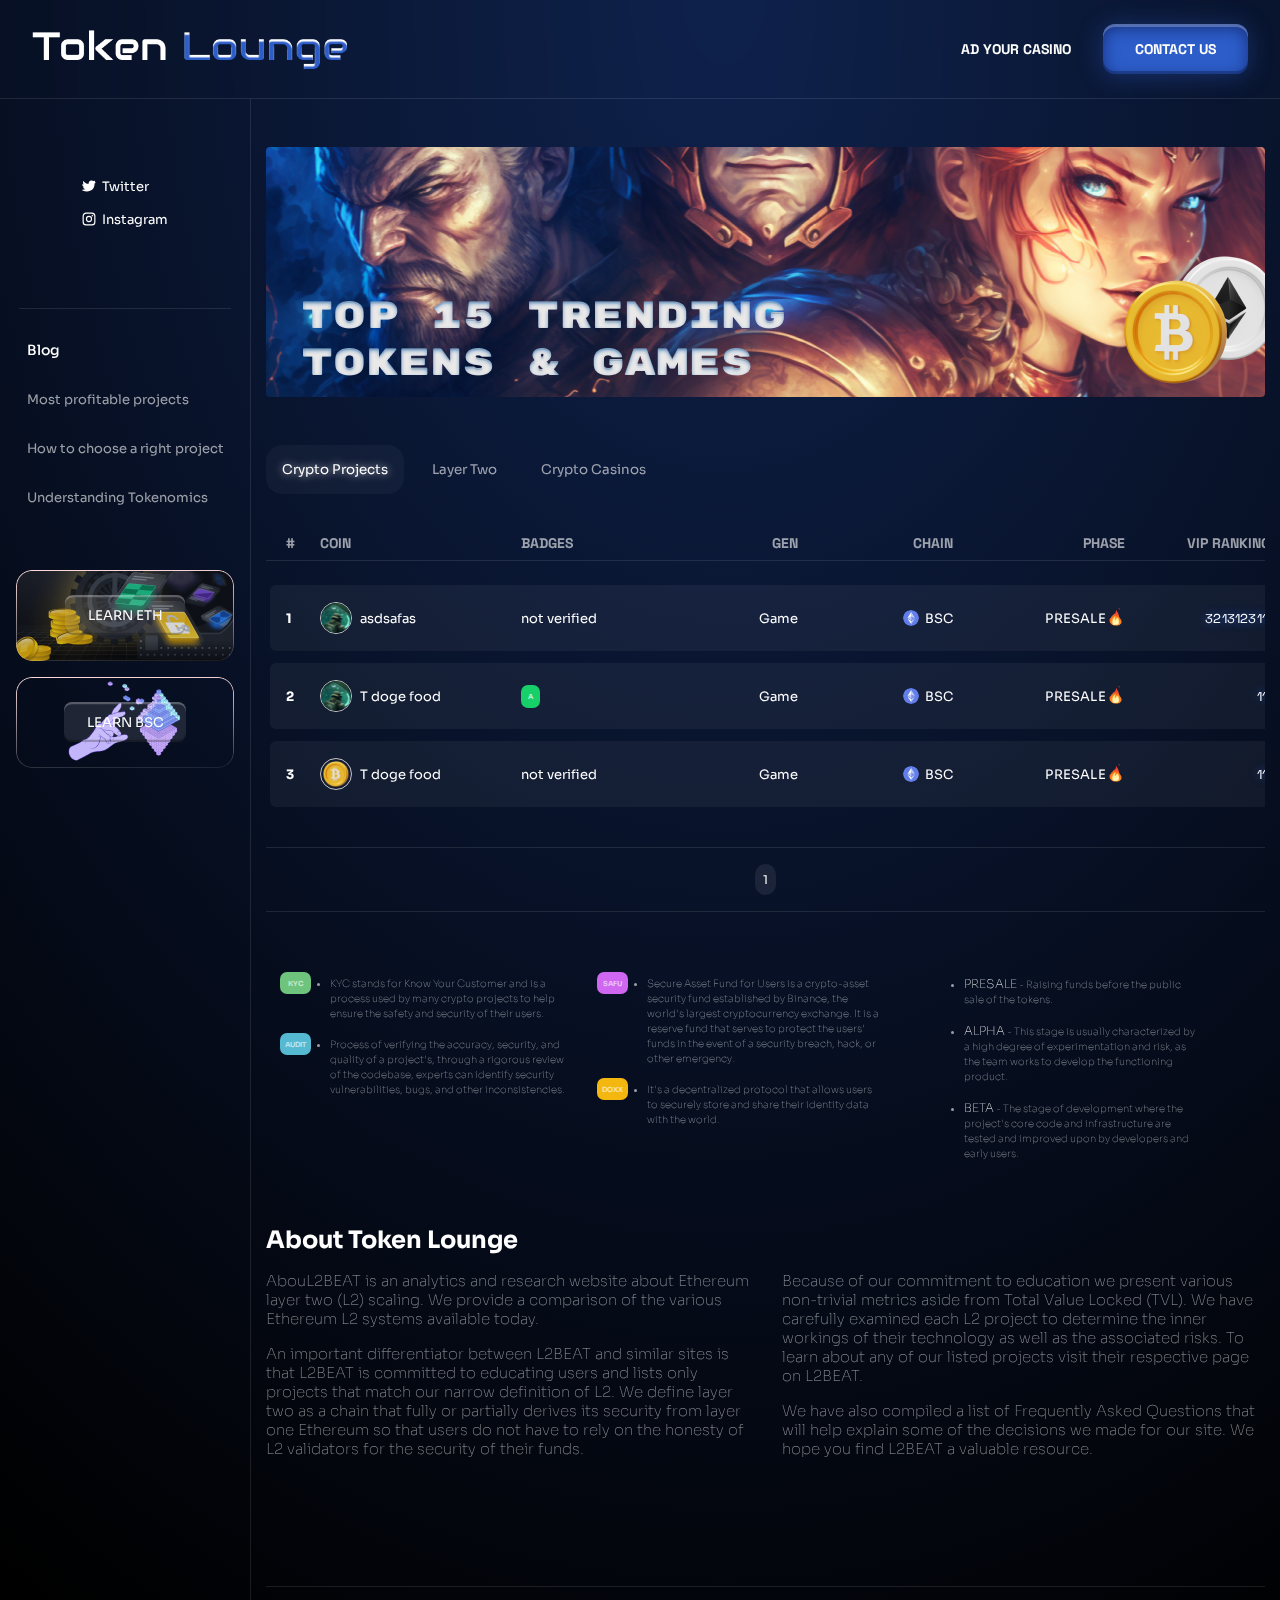
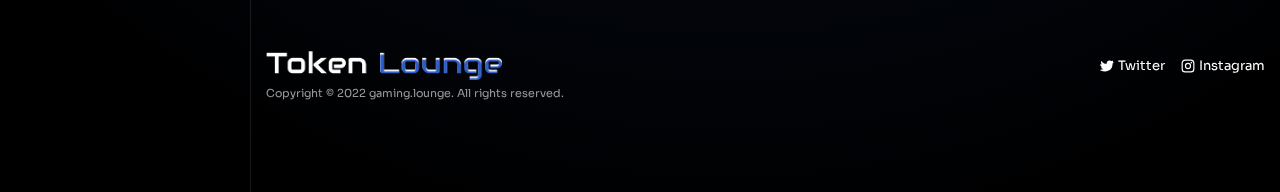
==== index.html @ a5f76bf9 "omg not yet" ====
<!DOCTYPE html>
<html lang="en">
  <head>
    <meta charset="UTF-8" />
    <meta http-equiv="X-UA-Compatible" content="IE=edge" />
    <meta name="viewport" content="width=device-width, initial-scale=1.0" />
    <title>Token Lounge</title>
    <link rel="stylesheet" href="./components/index.css" />
    <link rel="stylesheet" href="./components/header.css" />
    <link rel="stylesheet" href="./components/sideNav.css" />
    <link rel="stylesheet" href="./components/tokens.css" />
    <link rel="stylesheet" href="./components/banner.css" />
    <link rel="stylesheet" href="./components/legend.css" />
    <link rel="stylesheet" href="./components/footer.css" />
    <link rel="stylesheet" href="./components/hamburger.css" />
    <link rel="stylesheet" href="./components/blog.css" />
    <script defer type="module" src="./components/tokens.js"></script>
    <script defer type="module" src="./components/index.js"></script>
  </head>
  <body class="">
    <header class="header">
      <div class="header__logo" id="logo">
        <img src="./images/Token Lounge(1).png" />
      </div>
      <div class="header__buttons">
        <button>AD YOUR CASINO</button>
        <button class="highlight">CONTACT US</button>
        <div class="hamburger" id="hamburger__menu">
          <span></span>
          <span></span>
          <span></span>
        </div>
      </div>
    </header>
    <div class="nav_main_divider">
      <nav class="sideNav hidden">
        <div class="sideNav__buttons">
          <button>AD YOUR CASINO</button>
          <button class="highlight">CONTACT US</button>
        </div>
        <div class="sideNav__socials">
          <ul>
            <li>
              <a href="https://twitter.com/token_lounge" target="_blank"
                ><img src="./images/twitter.svg" /> Twitter</a
              >
            </li>
            <a href="https://www.instagram.com/token_lounge/" target="_blank"
              ><li><img src="./images/insta.svg" /> Instagram</li></a
            >
          </ul>
        </div>
        <div class="sideNav__blog">
          <h1>Blog</h1>
          <ul>
            <li>Most profitable projects</li>
            <li>How to choose a right project</li>
            <li>Understanding Tokenomics</li>
            <!-- 
              <li>Best projects in 2022</li>
            <li>About pump and dump</li>
            <li>Smart Investor</li>-->
          </ul>
        </div>
        <div class="sideNav__learn">
          <ul>
            <li>
              <a
                href="https://ethereum.org/en/learn/?fbclid=IwAR1BMTFTYsAO_3Es6NAq_2UUzH3Yn2TneMjv9TN5IDxdP6b-LLRQgZPojMA"
                target="_blank"
                ><button>LEARN ETH</button>
              </a>
            </li>
            <li>
              <a href="https://www.bnbchain.org/en/blog/" target="_blank"
                ><button>LEARN BSC</button></a
              >
            </li>
          </ul>
        </div>
      </nav>
      <main></main>
      <template id="page0">
        <section class="banner">
          <div class="banner__text"></div>
          <div class="banner__token"></div>
          <div class="banner__token"></div>
        </section>
        <section class="tokensNav">
          <button>Crypto Projects</button>
          <button>Layer Two</button>
          <button>Crypto Casinos</button>
        </section>
        <section class="tokens">
          <div class="tokens__wrap">
            <div class="tokens__labels">
              <div>#</div>
              <div>COIN</div>
              <div>BADGES</div>
              <div>GEN</div>
              <div>CHAIN</div>
              <div>PHASE</div>
              <div>
                <x class="tokens__vip"
                  >VIP RANKING <span>&#9432;</span>
                  <p class="tokens__vip--info">
                    <strong>vip ranking</strong> is designed to recognize
                    projects that have a track record of success in the space,
                    and are committed to helping the crypto community grow and
                    thrive. It takes into account factors such as the project's
                    team members, marketing presence, technology, and potential
                    impact on the ecosystem. The higher the CryptoVIP score, the
                    more likely the project is to succeed.
                  </p></x
                >
              </div>
              <div></div>
            </div>
            <ul class="tokens__list">
              <li>
                <div>0</div>
                <div><img src="./images/soldier 1.png" />T doge food</div>
                <div>
                  <div class="badge">KYC</div>
                  <div class="badge">AUDIT</div>
                  <div class="badge">SAFU</div>
                  <div class="badge">DOXX</div>
                </div>
                <div>Game</div>
                <div><img src="./images/btc.png" />BSC</div>
                <div>PRESALE<img src="./images/gif.gif" /></div>
                <div>0</div>
                <div><button>WEBSITE</button></div>
              </li>
            </ul>
          </div>
          <div class="tokens__slider">
            <ul></ul>
          </div>
        </section>
        <section class="legend">
          <ul class="legend__column">
            <li>
              <div class="badge KYC">KYC</div>
              KYC stands for Know Your Customer and is a process used by many
              crypto projects to help ensure the safety and security of their
              users.
            </li>
            <li>
              <div class="badge AUDIT">AUDIT</div>
              Process of verifying the accuracy, security, and quality of a
              project's, through a rigorous review of the codebase, experts can
              identify security vulnerabilities, bugs, and other
              inconsistencies.
            </li>
          </ul>

          <ul class="legend__column">
            <li>
              <div class="badge SAFU">SAFU</div>
              Secure Asset Fund for Users is a crypto-asset security fund
              established by Binance, the world's largest cryptocurrency
              exchange. It is a reserve fund that serves to protect the users'
              funds in the event of a security breach, hack, or other emergency.
            </li>
            <li>
              <div class="badge DOXX">DOXX</div>
              It's a decentralized protocol that allows users to securely store
              and share their identity data with the world.
            </li>
          </ul>
          <ul class="legend__column">
            <li>
              <span>PRESALE</span> - Raising funds before the public sale of the
              tokens.
            </li>
            <li>
              <span>ALPHA</span> - This stage is usually characterized by a high
              degree of experimentation and risk, as the team works to develop
              the functioning product.
            </li>
            <li>
              <span>BETA</span> - The stage of development where the project's
              core code and infrastructure are tested and improved upon by
              developers and early users.
            </li>
          </ul>
        </section>

        <section class="about">
          <h1>About Token Lounge</h1>
          <div class="about__table">
            <div class="about__column">
              <p>
                AbouL2BEAT is an analytics and research website about Ethereum
                layer two (L2) scaling. We provide a comparison of the various
                Ethereum L2 systems available today.
              </p>
              <p>
                An important differentiator between L2BEAT and similar sites is
                that L2BEAT is committed to educating users and lists only
                projects that match our narrow definition of L2. We define layer
                two as a chain that fully or partially derives its security from
                layer one Ethereum so that users do not have to rely on the
                honesty of L2 validators for the security of their funds.
              </p>
            </div>
            <div class="about__column">
              <p>
                Because of our commitment to education we present various
                non-trivial metrics aside from Total Value Locked (TVL). We have
                carefully examined each L2 project to determine the inner
                workings of their technology as well as the associated risks. To
                learn about any of our listed projects visit their respective
                page on L2BEAT.
              </p>

              <p>
                We have also compiled a list of Frequently Asked Questions that
                will help explain some of the decisions we made for our site. We
                hope you find L2BEAT a valuable resource.
              </p>
            </div>
          </div>
        </section>
        <footer>
          <div class="footer__logo">
            <img src="./images/Token Lounge(1).png" />
          </div>
          <ul>
            <a href="https://twitter.com/token_lounge" target="_blank"
              ><li><img src="./images/twitter.svg" /> Twitter</li></a
            >
            <a href="https://www.bnbchain.org/en/blog/" target="_blank"
              ><li><img src="././images/insta.svg" /> Instagram</li></a
            >
          </ul>
        </footer>
      </template>
      <template id="page1">
        <section class="banner__blog">
          <div class="banner__blog__bitcoin"></div>
          <div class="banner__blog__text"></div>
        </section>
        <section class="blog">
          <div class="blog__desc">
            Tokenomics, or token economics, are the economics of tokens in the
            crypto world. It refers to the study of the economic impact of token
            issuance and distribution within a given crypto project. Tokenomics
            is a key component of a crypto project's overall success, as it can
            have a significant impact on the network's security, scalability,
            and sustainability. This blog will provide an overview of tokenomics
            in crypto projects, including why tokenomics are important, what
            factors come into play, and what trends to look for when researching
            and investing in crypto projects.
          </div>
          <h1 class="blog__title">Tokenomics in Crypto Projects</h1>
          <ul class="blog__content">
            <li>
              <h1>What is Tokenomics?</h1>
              <p>
                Tokenomics is the study of how tokens are used in a crypto
                project and how they affect the economics of the project. It
                includes the study of a crypto project's token supply, token
                distribution, token incentives, token holders, and other
                economic factors. Tokenomics is an essential component of any
                crypto project, as it helps to determine the project's overall
                success and potential.
              </p>
            </li>
            <li>
              <h1>Why is Tokenomics Important?</h1>
              <p>
                Tokenomics is important because it helps to ensure the long-term
                sustainability of a crypto project. It helps to ensure that a
                project has enough tokens in circulation to support its network
                and that the tokens are distributed in a way that is beneficial
                for the project's growth and development. Tokenomics also helps
                to ensure that the project is secure and that token holders have
                an incentive to hold and use the tokens.
              </p>
            </li>
            <li>
              <h1>What Factors Come Into Play?</h1>
              <p>
                When it comes to tokenomics, there are several factors that come
                into play. These include the project's token supply, token
                distribution, token incentives, token holders, and other
                economic factors.
              </p>
              <p>
                The project's token supply is important because it affects the
                total number of tokens that are available for circulation. The
                token distribution is important because it affects how the
                tokens are distributed among holders and how much of the token
                supply is held by the project team. Token incentives are
                important because they help to encourage users to hold and use
                the tokens. Finally, token holders are important because they
                help to ensure a stable token supply and a secure network
              </p>
            </li>
            <li>
              <h1>Trends to Look For</h1>
              <p>
                When researching and investing in crypto projects, there are
                several trends to look for. First, look for projects that have a
                well-thought-out tokenomics plan. This plan should include a
                detailed explanation of the project's token supply, token
                distribution, token incentives, token holders, and other
                economic factors. Second, look for projects that have a secure
                and reliable token supply. Third, look for projects that have an
                active and engaged token holder community. Finally, look for
                projects that have a good track record of successful token
                launches and token incentives.
              </p>
            </li>
            <li>
              <h1>Conclusion</h1>
              <p>
                Tokenomics is an important component of any crypto project's
                success. It helps to ensure the project's long-term
                sustainability and helps to ensure that the project has enough
                tokens in circulation to support its network. When researching
                and investing in crypto projects, it is important to look for
                projects that have a well-thought-out tokenomics plan, a secure
                and reliable token supply, an active and engaged token holder
                community, and a good track record of successful token launches
                and token incentives.
              </p>
            </li>
          </ul>
        </section>
        <footer>
          <div class="footer__logo">
            <img src="./images/Token Lounge(1).png" />
          </div>
          <ul>
            <a href="https://twitter.com/token_lounge" target="_blank"
              ><li><img src="./images/twitter.svg" /> Twitter</li></a
            >
            <a href="https://www.bnbchain.org/en/blog/" target="_blank"
              ><li><img src="././images/insta.svg" /> Instagram</li></a
            >
          </ul>
        </footer>
      </template>
      <template id="page2">
        <section class="banner__blog">
          <div class="banner__blog__bitcoin"></div>
          <div class="banner__blog__text"></div>
        </section>
        <section class="blog">
          <div class="blog__desc">
            As the cryptocurrency market continues to grow, more investors are
            looking to take advantage of the opportunities it offers. Deciding
            which project to invest in can be an overwhelming task, especially
            if you are new to the world of crypto. Whether you're an experienced
            investor or a novice, it's important to have a process for selecting
            the right project to invest in.
          </div>
          <h1 class="blog__title">How to Choose The Project to Invest In?</h1>

          <ol>
            <h2>
              Here are some tips to help you choose the best crypto project to
              invest in.
            </h2>
            <li>
              Research the project and the team behind it: Before investing in
              any project, it's important to do your due diligence. Make sure
              you understand the project and the team behind it. Research the
              team's experience and background and read up on the project's
              roadmap and technology. It's also important to understand the
              project's token economics and how it will benefit from the
              project's success. Diversify your investments: Don't put all your
              eggs in one basket.
            </li>

            <li>
              Look at the project's track record: Look at the project's past
              successes and failures. Has the project been able to achieve its
              goals in the past? Have the project's developers been able to
              deliver on their promises? If the project has a long track record
              of success, then it's likely a good project to invest in.
            </li>
            <li>
              Analyze the project's potential: Once you've done your research,
              take a look at the project's potential. What makes this project
              different and why should you invest in it? What's the project's
              competitive advantage over other projects? Is it a valid use case
              for the technology?
            </li>
            <li>
              Monitor the project's progress: Once you've decided to invest in a
              project, it's important to monitor its progress. Look for any
              updates on the project's development, such as new features,
              partnerships, or any other news. This will help you stay informed
              on the progress of the project and make sure you're making a sound
              investment.
            </li>
            <li>
              Diversifying your investments is an important part of investing in
              crypto projects. Spread your investments across multiple projects
              to reduce the risk of any one project failing.
            </li>
            <p>
              Choosing the right project to invest in can be a daunting task.
              But by following these tips, you can make an informed decision and
              increase your chances of success. At Crypto Listing, we provide a
              comprehensive list of the latest crypto projects, games, and
              tokens, so you can easily find the project that's right for you.
              With our in-depth analysis and research, you can rest assured that
              you'll make the right investment decision.
            </p>
          </ol>
        </section>
        <footer>
          <div class="footer__logo">
            <img src="./images/Token Lounge(1).png" />
          </div>
          <ul>
            <a href="https://twitter.com/token_lounge" target="_blank"
              ><li><img src="./images/twitter.svg" /> Twitter</li></a
            >
            <a href="https://www.bnbchain.org/en/blog/" target="_blank"
              ><li><img src="././images/insta.svg" /> Instagram</li></a
            >
          </ul>
        </footer>
      </template>
      <template id="page3">
        <section class="banner__blog">
          <div class="banner__blog__bitcoin"></div>
          <div class="banner__blog__text"></div>
        </section>
        <section class="blog">
          <div class="blog__desc">
            Cryptocurrency tokens are digital assets that can be used as a store
            of value, medium of exchange, and unit of account. They are created
            on the blockchain and are used to represent a variety of different
            assets, including tokens for games, collectibles, and other digital
            assets.
          </div>
          <h1 class="blog__title">
            Understanding the Different Cryptocurrency Token Markets
          </h1>
          <p>
            The cryptocurrency token market is constantly evolving, with new
            projects launching every day. With the increasing popularity of
            cryptocurrency, understanding the different types of tokens and the
            markets they represent can be an overwhelming task. In this blog,
            we’ll explore the different types of cryptocurrency token markets,
            the advantages and disadvantages of each, and the best ways to
            invest in them.
          </p>
          <p>
            Security Tokens Security tokens are cryptocurrency tokens that
            represent a share in a company, project, or asset. They offer
            investors the ability to invest in a variety of traditional and
            alternative assets, such as stocks, real estate, and art.
          </p>
          <ul class="blog__indent">
            <li>
              <span>Security Tokens</span> - Security tokens are cryptocurrency
              tokens that represent a share in a company, project, or asset.
              They offer investors the ability to invest in a variety of
              traditional and alternative assets, such as stocks, real estate,
              and art.
            </li>
            <li>
              <span>Utility Tokens</span> - Utility tokens are cryptocurrency
              tokens that offer access to a product or service. They can be used
              to pay for goods and services, receive discounts, or gain access
              to exclusive features. Utility tokens are typically used in the
              context of a specific application or platform, such as a gaming
              platform or marketplace.
            </li>
          </ul>
          <p>
            Unlike security tokens, utility tokens are not subject to the same
            regulatory oversight and are not designed to provide investors with
            a return on investment.
          </p>
          <ul class="blog__indent">
            <li>
              <span>Asset-Backed Tokens Asset</span> - backed tokens are
              cryptocurrency tokens that are backed by a physical asset, such as
              gold or real estate. These tokens can be used to represent the
              ownership of a particular asset, allowing investors to trade and
              invest in an asset without having to physically own it.
            </li>
            <li>
              <span>Stablecoins</span> - stablecoins are cryptocurrency tokens
              designed to maintain a stable price. They are typically backed by
              a reserve asset, such as gold or a fiat currency, and are designed
              to minimize volatility and provide investors with a safe haven
              from the volatility of the cryptocurrency markets.
            </li>
          </ul>
          <p>
            Stablecoins are a popular investment option, as they provide
            investors with a way to preserve their capital while still
            participating in the cryptocurrency markets.
          </p>
        </section>
        <section class="blog__conclusion">
          <h1>Conclusion</h1>
          <p>
            Cryptocurrency token markets are a rapidly evolving asset class,
            with new projects launching every day. Understanding the different
            types of tokens and their associated markets is essential for
            investors looking to invest in the cryptocurrency space.
          </p>
          <p>
            Security tokens, utility tokens, asset-backed tokens, and
            stablecoins are the four most common types of cryptocurrency tokens.
            Each type of token offers its own advantages and disadvantages, and
            it’s important for investors to understand the associated risks
            before investing.
          </p>
          <p>
            By familiarizing yourself with the different token markets, you can
            make informed decisions about which tokens to invest in and which
            ones to avoid. With the right strategy, investing in cryptocurrency
            tokens can be a profitable venture.
          </p>
        </section>
        <footer>
          <div class="footer__logo">
            <img src="./images/Token Lounge(1).png" />
          </div>
          <ul>
            <a href="https://twitter.com/token_lounge" target="_blank"
              ><li><img src="./images/twitter.svg" /> Twitter</li></a
            >
            <a href="https://www.bnbchain.org/en/blog/" target="_blank"
              ><li><img src="././images/insta.svg" /> Instagram</li></a
            >
          </ul>
        </footer>
      </template>
    </div>
  </body>
</html>
---- components/index.css ----
@import url("https://fonts.googleapis.com/css2?family=Sora:wght@200;400;500;600&display=swap");
*,
::after,
::before {
  margin: 0;
  padding: 0;
  box-sizing: border-box;
  font-family: "Sora", sans-serif;
  color: inherit;
}
button {
  background: none;
  border: none;
  cursor: pointer;
}
:root {
  --white: #ffffff;
  --blue: #2c5dc9;
  --text-white: rgba(255, 255, 255, 0.6);
  --desktop-grid2: 2rem 12rem 1fr 0.6fr repeat(2, 1fr) 1.5fr 5rem;
  --desktop-grid: 34px 201px 177px 100px 155px 172px 160px 1fr;
  --mobile-grid: 34px 150px 177px 70px 110px 140px 160px 1fr;
}
body {
  background: radial-gradient(
    103.96% 103.96% at 56.56% 0%,
    #0f224d 0%,
    #000000 100%
  );
  color: var(--white);
  min-height: 100vh;
}
main {
  display: flex;
  flex-direction: column;
  gap: 1rem;
  padding-bottom: 1rem;
  padding-left: 15px;
  padding-right: 15px;
  padding-top: 3rem;
  padding-bottom: 3rem;
  max-width: 1186px;
  margin: auto;
}
.not__visible {
  display: none;
}
.nav_main_divider {
  display: block;
  margin-left: 250px;
  border-left: 1px solid rgba(255, 255, 255, 0.1);
}
.disable__scrolling {
  height: 100%;
  overflow: hidden;
}
@media only screen and (min-width: 900px) and (max-width: 1200px) {
}
@media only screen and (max-width: 900px) {
  .nav_main_divider {
    margin-left: 0px;
  }
}
---- components/header.css ----
@import url("https://fonts.googleapis.com/css2?family=Audiowide&display=swap");
@import url("https://fonts.googleapis.com/css2?family=Space+Grotesk:wght@400;700&display=swap");
.header {
  padding: 1.5rem 2rem;
  display: flex;
  justify-content: space-between;
  align-items: center;
  border-bottom: 1px solid rgba(255, 255, 255, 0.1);
  backdrop-filter: blur(50px);
  white-space: nowrap;
}
.header__logo {
  cursor: pointer;
  display: flex;
  justify-content: center;
  align-items: center;
}
.header__logo img {
  height: 39px;
  width: 315px;
  object-fit: cover;
  object-position: center;
}
.header__logo span {
  font-size: 2rem;
  font-family: "Audiowide", cursive;
  color: var(--blue);
}
.header__buttons {
  display: flex;
}
.header__buttons button {
  padding: 1rem 2rem;
  font-family: "Space Grotesk", sans-serif;
  font-weight: bold;
  font-size: 14px;
  transition: all 200ms;
}
.header__buttons button:first-child:hover {
  text-shadow: 0px 0px 4px rgba(255, 255, 255, 0.8);
}
.highlight:hover {
  filter: drop-shadow(0px 0px 2px rgba(255, 255, 255, 0.8));
}
.highlight {
  background: #2c5dc9;
  box-shadow: 0px 2px 1.5rem rgba(44, 93, 201, 0.4),
    inset 0px 3px 0px rgba(255, 255, 255, 0.25),
    inset 0px 4px 16px rgba(1, 0, 45, 0.5),
    inset 0px -3px 0px rgba(0, 0, 0, 0.25);
  border-radius: 0.75rem;
}
.dropdown {
  display: none;
}
@media only screen and (max-width: 900px) {
  .header__buttons > button {
    display: none;
  }
  .dropdown {
    display: block;
  }
} ;
---- components/sideNav.css ----
.sideNav {
  position: absolute;
  top: 97.67px;
  left: 0;
  display: flex;
  flex-direction: column;
  align-items: center;
  height: 100%;
  min-width: 250px;
  font-size: 13px;
}
.sideNav__buttons {
  gap: 1rem;
  padding: 3rem 0rem;
  border-bottom: 1px solid rgba(255, 255, 255, 0.1);
  width: 85%;
  display: none;
}
.sideNav__buttons button {
  padding: 1rem 2rem;
}
.sideNav__socials {
  display: flex;

  justify-content: center;
  padding: 5rem 0rem;
  width: 85%;
  border-bottom: 1px solid rgba(255, 255, 255, 0.1);
}
.sideNav__socials > ul {
  display: flex;
  flex-direction: column;
  gap: 1rem;
}
.sideNav__socials a {
  text-decoration: none;
  gap: 6px;
  display: flex;
  align-items: center;
}
.sideNav__socials li {
  display: flex;
  align-items: center;
  cursor: pointer;
  gap: 6px;
}
.sideNav__blog {
  display: flex;
  flex-direction: column;
  gap: 2rem;
  justify-content: center;
  align-items: center;
  padding: 1rem;
  margin-top: 1rem;
  margin-bottom: 1rem;
  border-radius: 0.75rem;
  transition: 200ms all;
}

.sideNav__blog > h1 {
  font-style: normal;
  font-weight: 500;
  font-size: 14px;
  line-height: 18px;
  align-self: flex-start;
}
.sideNav__blog > ul {
  display: flex;
  flex-direction: column;
  list-style: none;
  gap: 2rem;
  color: var(--text-white);
}
.sideNav__blog > ul > li {
  transition: 200ms all;
}
.sideNav__blog > ul > li:hover {
  color: #ffffff;
  text-shadow: 0px 0px 8px rgba(255, 255, 255, 0.8);
  cursor: pointer;
}
.sideNav__learn {
  padding: 2rem 0rem;
}
.sideNav__learn ul {
  display: flex;
  flex-direction: column;
  justify-content: center;
  align-items: center;
  gap: 1rem;
  list-style: none;
}
.sideNav__learn li {
  width: 218px;
  height: 91px;
  border-radius: 16px;
  display: flex;
  justify-content: center;
  align-items: center;
}
.sideNav__learn li a {
  text-decoration: none;
}
.sideNav__learn li button {
  border-radius: 8px;
  background: rgba(255, 255, 255, 0.1);
  box-shadow: inset 0px 2.13529px 0px rgba(255, 255, 255, 0.25),
    inset 0px -2.13529px 0px rgba(0, 0, 0, 0.25);
  padding: 11.3882px 22.7765px;
  transition: all 200ms;
}
.sideNav__learn li button:hover {
  opacity: 0.9;
}
.sideNav__learn li:first-child {
  background: url("../images/bsc_obrazek.png");
}
.sideNav__learn li:last-child {
  background: url("../images/Eth_obrazek.png");
}
.hidden {
  transform: translateX(0);
}
@media only screen and (max-width: 900px) {
  .sideNav {
    position: fixed;
    top: 90px;
    background: radial-gradient(
      103.96% 103.96% at 56.56% 0%,
      #0f224d 0%,
      #000000 100%
    );
    height: calc(100vh - 90px);
    width: 100%;
    z-index: 1000;
  }
  .sideNav__learn {
    display: none;
  }
  .sideNav__socials {
    display: none;
  }
  .sideNav__buttons {
    display: flex;
    flex-direction: column;
    justify-content: center;
    align-items: center;
  }
  .hidden {
    transform: translateX(-100%);
  }
}
---- components/tokens.css ----
@import url("https://fonts.googleapis.com/css2?family=Rubik+Mono+One&display=swap");
@import url("https://fonts.googleapis.com/css2?family=Space+Grotesk:wght@400;700&display=swap");
.tokens {
  display: flex;
  flex-direction: column;
  gap: 2rem;
  white-space: nowrap;
}
.tokensNav {
  padding: 1rem 0rem;
  display: flex;
  gap: 0.75rem;
  top: 0;
}
.tokensNav button {
  padding: 1rem;
  border-radius: 1rem;
  color: var(--text-white);
  transition: 200ms all;
  cursor: auto;
}
.tokensNav button:nth-child(1) {
  color: #ffffff;
  text-shadow: 0px 0px 0.5rem rgba(255, 255, 255, 0.8);
  background: rgba(255, 255, 255, 0.04);
}
.tokensNav button:nth-child(2),
.tokensNav button:nth-child(3) {
  position: relative;
}
.tokensNav button:nth-child(2)::after,
.tokensNav button:nth-child(3)::after {
  content: "Coming Soon";
  position: absolute;
  font-size: 0.5rem;
  background: rgba(255, 255, 255, 0.08);
  color: var(--text-white);
  padding: 1em;
  border-radius: 1em;
  top: -1.5rem;
  left: 0;
  right: 0;
  margin-left: auto;
  margin-right: auto;
  width: min-content;
  white-space: nowrap;
  opacity: 0;
  transition: all 200ms;
}
.tokensNav button:nth-child(2):hover::after,
.tokensNav button:nth-child(3):hover::after {
  opacity: 1;
}
.tokens__wrap {
  display: block;
  overflow-x: auto;
  overflow-y: hidden;
}
.tokens__labels {
  display: grid;
  grid-template-columns: var(--desktop-grid);
  font-size: 14px;
  color: var(--text-white);
  width: 1156px;
  padding: 0.5rem 20px;
  margin-bottom: 1rem;
  border-bottom: 1px solid rgba(255, 255, 255, 0.1);
}
.tokens__labels div {
  display: flex;
  font-size: 14px;
  font-family: "Space Grotesk", sans-serif;
  font-weight: bold;
  min-width: min-content;
}

.tokens__labels div:nth-child(5),
.tokens__labels div:nth-child(6),
.tokens__labels div:nth-child(4) {
  justify-content: flex-end;
}

.tokens__labels div:nth-child(7) {
  align-items: center;
  justify-content: flex-end;
  position: relative;
}
.tokens__vip {
  display: flex;
  align-items: center;
  gap: 6px;
  justify-content: center;
  font-family: "Space Grotesk", sans-serif;
}
.tokens__vip--info {
  z-index: -1;
  font-size: 0.5rem;
  background: #081126;
  color: var(--text-white);
  height: 89px;
  width: 335px;
  line-height: 12px;
  white-space: normal;
  border-radius: 5.9731550216674805px;
  padding: 1em;
  border-radius: 1em;
  position: absolute;
  bottom: -100px;
  opacity: 0;
  transition: all 200ms;
  font-family: "Space Grotesk", sans-serif;
}
.tokens__vip > span:hover + .tokens__vip--info {
  opacity: 1;
  z-index: 2;
}

.tokens__labels div:nth-child(7) span {
  font-size: 9px;
}
.tokens__list {
  font-size: 13px;
  display: flex;
  flex-direction: column;
  padding: 0.5rem 4px;
  gap: 12px;
  width: 1156px;
  overflow: auto;
}
.tokens__list > li {
  background: rgba(255, 255, 255, 0.05);
  border-radius: 6px;
  min-width: min-content;
  width: 100%;
  display: grid;
  grid-template-columns: var(--desktop-grid);
  padding: 0.75rem 1rem;
  transition: all 200ms;
}
.tokens__list > li:hover {
  box-shadow: 0px 0px 4px rgba(255, 255, 255, 0.8);
}
.tokens__list > li > div {
  display: flex;
  overflow: hidden;
  align-items: center;
}
.tokens__list > li > div:nth-child(1) {
  font-weight: bold;
}
.tokens__list > li > div:nth-child(2) {
  gap: 0.5rem;
}
.tokens__list > li > div:nth-child(2) img {
  border: 1.2px solid #c5c5c7;
}
.tokens__list > li > div:nth-child(2) img {
  width: 32.3px;
  height: 32.3px;
  border-radius: 50%;
  object-fit: cover;
  object-position: center;
}
.tokens__list > li > div:nth-child(3) {
  gap: 4px;
}
.badge {
  font-size: 7px;
  display: inline-block;
  padding: 1em;
  background-color: rgb(23, 208, 106);
  border-radius: 1em;
}
.KYC {
  background: #6ec47c;
}
.AUDIT {
  background: #54b9d1;
}
.SAFU {
  background: #cf67f1;
}
.DOXX {
  background: #f4b70f;
}
.tokens__list > li > div:nth-child(5) {
  gap: 6px;
}
.tokens__list > li > div:nth-child(5) img {
  width: 1rem;
  height: 1rem;
  border-radius: 50%;
  margin-bottom: 1px;
  object-fit: cover;
  object-position: center;
}
.tokens__list > li > div:nth-child(6),
.tokens__list > li > div:nth-child(7) {
  font-family: "Space Grotesk", sans-serif;
  letter-spacing: 0.2px;
}
.tokens__list > li > div:nth-child(6) img {
  width: 1.2rem;
  height: 1.2rem;
  margin-bottom: 4px;
  object-fit: cover;
  object-position: center;
}
.tokens__list > li > div:nth-child(5),
.tokens__list > li > div:nth-child(6),
.tokens__list > li > div:nth-child(4) {
  justify-content: flex-end;
}

.tokens__list > li > div:nth-child(7) {
  justify-content: center;
}
.tokens__list > li > div:nth-child(7) {
  justify-content: flex-end;
  padding-right: 18px;
  text-shadow: 0px 0px 10px #2c5dc9;
}
.tokens__list > li > div:nth-child(8) {
  padding: 8px;
  justify-content: flex-end;
}
.tokens__list > li > div:nth-child(8) > a {
  font-size: 0.5rem;
  padding: 0.5rem 1.2rem;
  background: var(--blue);
  margin-right: 4px;
  box-shadow: 0px 1.01493px 5px rgba(44, 93, 201, 0.5),
    inset 0px 1.52239px 0px rgba(255, 255, 255, 0.25),
    inset 0px 2.02985px 8.1194px #002eff,
    inset 0px -1.52239px 0px rgba(0, 0, 0, 0.25);
  border-radius: 6px;
  transition: all 200ms;
  cursor: pointer;
  text-decoration: none;
}
.tokens__list > li > div:nth-child(8) > a:focus {
  text-decoration: none;
}
.tokens__list > li > div:nth-child(8) > a:hover {
  filter: drop-shadow(0px 0px 1px rgba(255, 255, 255, 0.8));
}

.tokens__slider {
  border-top: 1px solid rgba(255, 255, 255, 0.1);
  border-bottom: 1px solid rgba(255, 255, 255, 0.1);
}

.tokens__slider ul {
  display: flex;
  justify-content: center;
  padding: 1rem 2rem;
  gap: 0.5rem;
  list-style: none;
}
.tokens__slider li {
  padding: 0.5rem;
  font-size: 12px;
  border-radius: 12px;
  cursor: pointer;
}
.slide {
  color: var(--text-white);
}
.current {
  color: var(--white);
  background: rgba(255, 255, 255, 0.08);
}

@media only screen and (max-width: 900px) {
  .tokens__list {
    width: 1000px;
  }
  .tokens__labels {
    width: 1000px;
    grid-template-columns: var(--mobile-grid);
  }
  .tokens__list > li {
    grid-template-columns: var(--mobile-grid);
  }
}
---- components/banner.css ----
.banner {
  background: url("../images/gaming\ baner\ 1\ 1.png");
  width: 100%;
  height: 250px;
  background-repeat: no-repeat;
  background-position: center;
  background-size: cover;
  position: relative;
  overflow: hidden;
  border-radius: 0.25rem;
  margin-bottom: 1rem;
}

.banner__text {
  position: absolute;
  left: 35px;
  top: 144px;
  width: 485px;
  height: 94px;
  background: url("../images/TOP\ 15\ TReNDINGTOKENS\ &\ Games.png");
  background-repeat: no-repeat;
  background-position: center;
}
.banner__token {
  position: absolute;
  width: 122px;
  height: 122px;
  left: 85%;
  top: 124px;
  z-index: 3;
  background: url("../images/btc.png");
}
.banner div:last-child {
  width: 123px;
  height: 123px;
  left: 90%;
  top: 99px;
  z-index: 2;
  transform: matrix(1, 0, 0, 1, 0, 0);
  background: url("../images/eth.png");
}
---- components/legend.css ----
@import url("https://fonts.googleapis.com/css2?family=Sora:wght@300&display=swap");

.legend {
  display: grid;
  gap: 5rem;
  grid-template-columns: repeat(3, 1fr);
  padding: 3rem 4rem;
  font-size: 10px;
  color: var(--text-white);
  line-height: 1.5em;
}
.legend__column {
  display: flex;
  flex-direction: column;
  gap: 1rem;
}
.legend__column li {
  position: relative;
  font-weight: lighter;
}
.legend__column > li .badge {
  position: absolute;
  top: -4px;
  left: -50px;
  width: 31.01px;
  height: 22.02px;
  display: flex;
  justify-content: center;
  align-items: center;
  font-weight: bold;
}
.legend span {
  font-size: 12px;
  color: var(--white);
}
.about {
  display: flex;
  flex-direction: column;
  gap: 1rem;
  padding-bottom: 3rem;
}
.about h1 {
  color: var(--white);
  font-size: 24px;
}
.about__table {
  display: grid;
  gap: 2rem;
  grid-template-columns: repeat(2, 1fr);
  font-size: 15px;
  color: var(--text-white);
}

.about__column {
  display: flex;
  flex-direction: column;
  gap: 1rem;
}
.about__column p {
  font-family: "Sora", sans-serif;
  font-weight: lighter;
}
@media only screen and (max-width: 900px) {
  .legend {
    grid-template-columns: repeat(2, 1fr);
  }
}
---- components/footer.css ----
footer {
  display: flex;
  justify-content: space-between;
  align-items: center;
  padding: 4rem 0rem;
  border-top: 1px solid rgba(255, 255, 255, 0.1);
  margin-top: 4rem;
}
footer a {
  text-decoration: none;
}
footer a:focus {
  text-decoration: none;
}
.footer__logo {
  font-size: 2rem;
  font-family: "Audiowide", cursive;
  text-shadow: 2px 2px 2px rgba(255, 255, 255);
  position: relative;
  cursor: pointer;
  display: flex;
  justify-content: center;
  align-items: center;
}
.footer__logo img {
  height: 29.25px;
  width: 236.25px;
  object-fit: cover;
  object-position: center;
}
.footer__logo::after {
  content: "Copyright © 2022 gaming.lounge. All rights reserved.";
  color: var(--text-white);
  font-size: 11px;
  text-shadow: none;
  position: absolute;
  white-space: nowrap;
  left: 0;
  bottom: -1.8em;
}
.footer__logo span {
  font-size: 2rem;
  font-family: "Audiowide", cursive;
  color: var(--blue);
}
footer ul {
  display: flex;
  font-size: 13px;
  gap: 1rem;
  list-style: none;
}
footer li {
  display: flex;
  gap: 4px;
  justify-content: center;
  align-items: center;
}
---- components/hamburger.css ----
.hamburger {
  width: 1.5rem;
  height: 1.5rem;
  position: relative;
  cursor: pointer;
  display: none;
}
.hamburger > span {
  position: absolute;
  border-radius: 1rem;
  width: 100%;
  height: 2px;
  background-color: var(--white);
  opacity: 0.8;
  transform: rotate(0);
  transition: 250ms ease-in-out;
}
.hamburger > span:nth-child(1) {
  top: 10%;
}
.hamburger > span:nth-child(2) {
  width: 80%;
  top: 50%;
}
.hamburger > span:nth-child(3) {
  top: 90%;
}
.hamburger.open span:nth-child(1) {
  top: 50%;
  transform: rotate(45deg);
}
.hamburger.open span:nth-child(2) {
  transform: translateX(-100%);
  opacity: 0;
}
.hamburger.open span:nth-child(3) {
  top: 50%;
  transform: rotate(-45deg);
}

@media only screen and (min-width: 0px) and (max-width: 900px) {
  .hamburger {
    display: block;
  }
}
---- components/blog.css ----
.banner__blog {
  background: url("../images/soldier\ 1.png");
  width: 100%;
  height: 264px;
  background-repeat: no-repeat;
  background-position: center;
  background-size: cover;
  position: relative;
  overflow: hidden;
  border-radius: 0.25rem;
  position: relative;
}
.banner__blog__bitcoin {
  position: absolute;
  background: url("../images/btc.png");
  width: 122px;
  height: 122px;
  left: 25px;
  top: 152px;
  z-index: 3;
}
.banner__blog__text {
  position: absolute;
  width: 162px;
  height: 47px;
  left: 77px;
  top: 201px;
  background: url("../images/B\ log.png");
  background-repeat: no-repeat;
  background-position: center;
  z-index: 2;
}
.blog {
  display: flex;
  flex-direction: column;
  gap: 2rem;
  line-height: 1.75em;
}
.blog__desc {
  border-top: 1px solid rgba(255, 255, 255, 0.1);
  padding-top: 2rem;
  color: var(--text-white);
}
.blog__title {
  text-align: center;
  padding-top: 1rem;
}
.blog__content {
  display: flex;

  flex-direction: column;
  gap: 2rem;
}
.blog__content li {
  display: flex;
  flex-direction: column;
  gap: 1rem;
}
.blog__content h1 {
  font-size: 1rem;
  color: #eeeeee;
}
.blog__content p {
  color: var(--text-white);
}
.blog ol {
  display: flex;
  flex-direction: column;
  gap: 2rem;
  color: var(--text-white);
  list-style-position: outside;
}
.blog ol li {
  margin-left: 30px;
}
.blog li {
  color: var(--text-white);
}
.blog li span {
  color: var(--white);
  font-weight: bold;
}
.blog h2 {
  color: var(--text-white);
  font-size: 1rem;
}
.blog p {
  color: var(--text-white);
}
.blog__conclusion {
  display: flex;
  flex-direction: column;
  justify-content: center;
  align-items: center;
  gap: 2rem;
  margin-top: 2rem;
  line-height: 1.75em;
}
.blog__conclusion h1 {
  font-weight: bold;
  font-size: 1rem;
}
.blog__conclusion p {
  text-align: center;
  color: var(--text-white);
}
.blog__indent {
  display: flex;
  flex-direction: column;
  gap: 1.5rem;
}
.blog__indent li {
  margin-left: 30px;
}
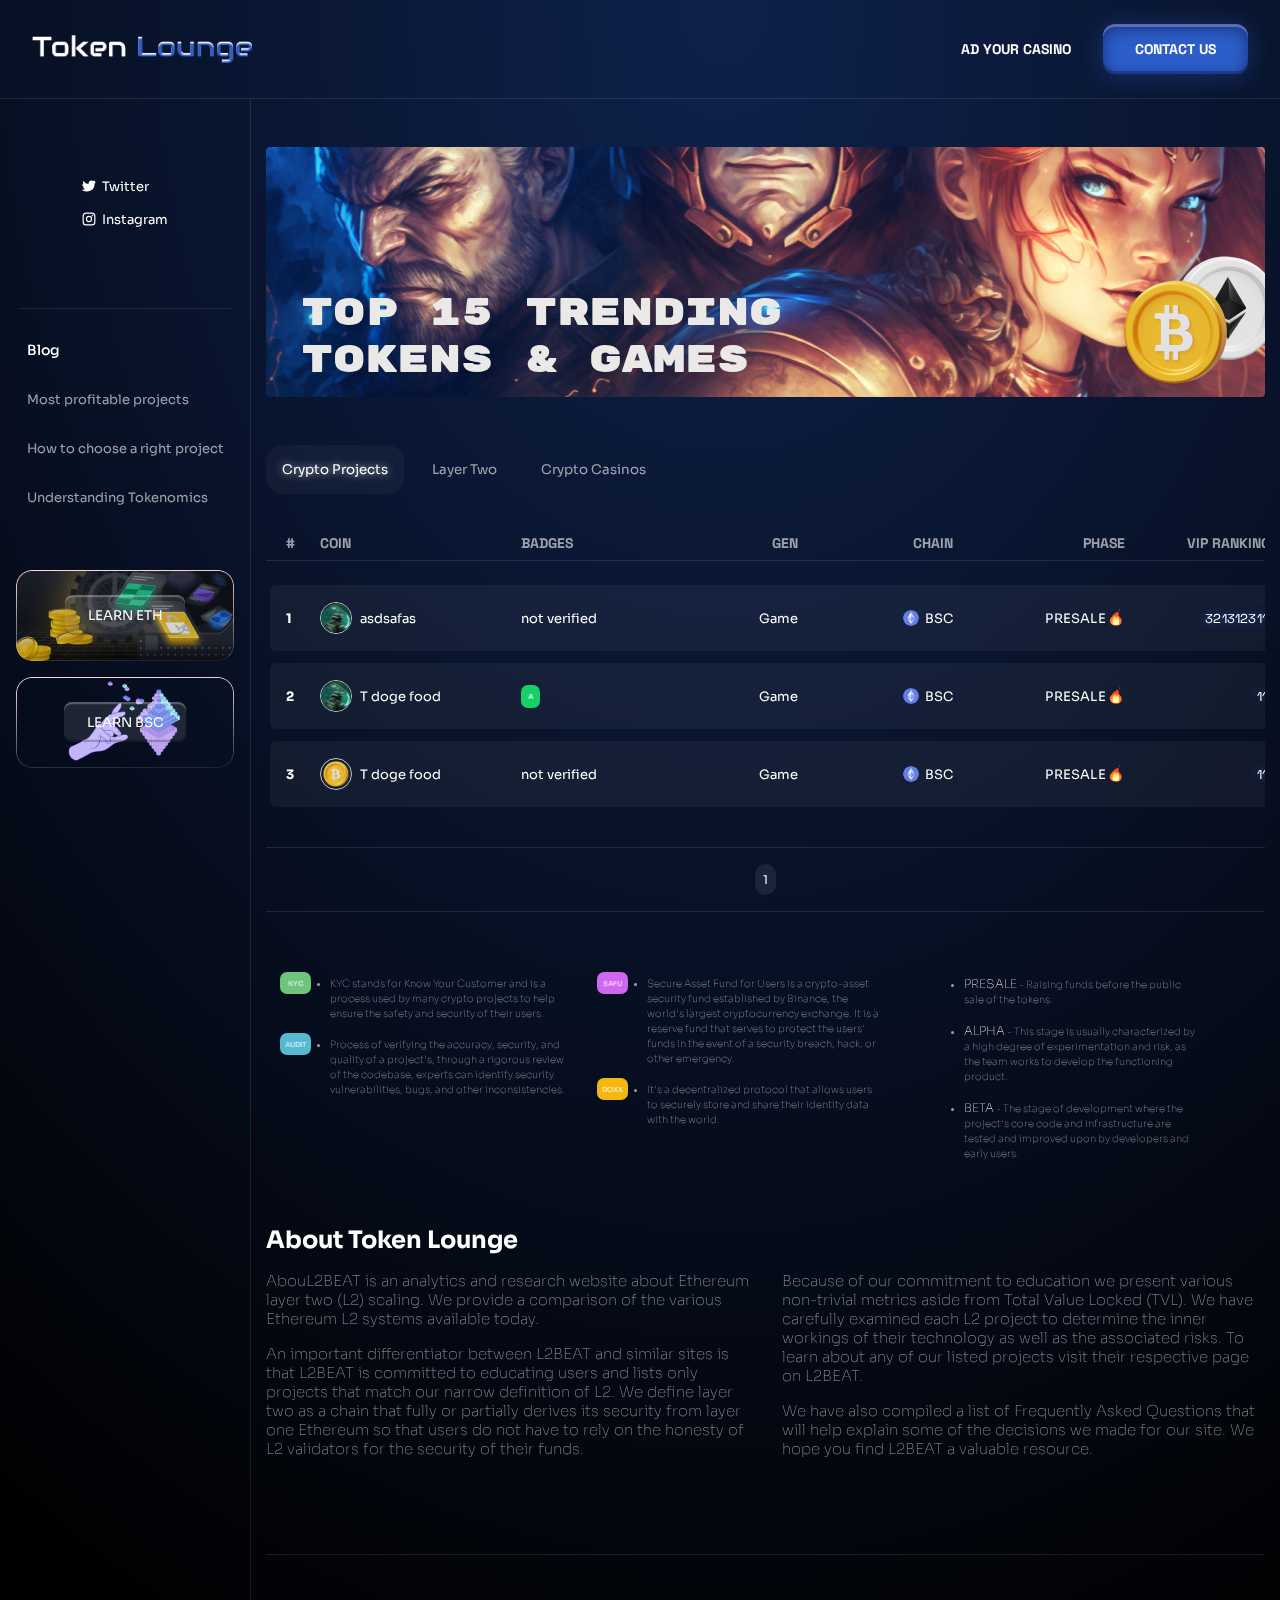
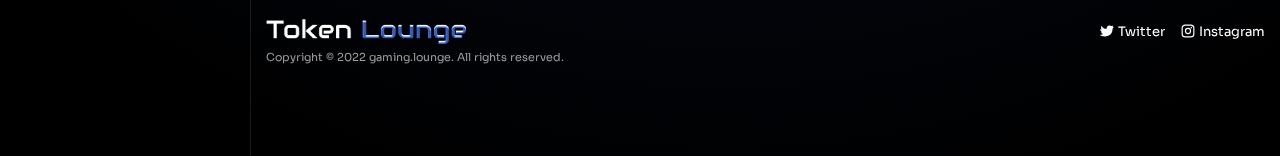
==== commit 4b8e14fd: "before going to shit" ====
--- a/index.html
+++ b/index.html
@@ -23,8 +23,10 @@
         <img src="./images/Token Lounge(1).png" />
       </div>
       <div class="header__buttons">
-        <button>AD YOUR CASINO</button>
-        <button class="highlight">CONTACT US</button>
+        <a href="https://t.me/token_lounge" target="_blank">AD YOUR CASINO</a>
+        <a href="https://t.me/token_lounge" target="_blank" class="highlight"
+          >CONTACT US</a
+        >
         <div class="hamburger" id="hamburger__menu">
           <span></span>
           <span></span>
@@ -35,8 +37,10 @@
     <div class="nav_main_divider">
       <nav class="sideNav hidden">
         <div class="sideNav__buttons">
-          <button>AD YOUR CASINO</button>
-          <button class="highlight">CONTACT US</button>
+          <a href="https://t.me/token_lounge" target="_blank">AD YOUR CASINO</a>
+          <a href="https://t.me/token_lounge" target="_blank" class="highlight"
+            >CONTACT US</a
+          >
         </div>
         <div class="sideNav__socials">
           <ul>
@@ -82,7 +86,7 @@
       <main></main>
       <template id="page0">
         <section class="banner">
-          <div class="banner__text"></div>
+          <h1 class="banner__text">TOP 15 TReNDING <br />TOKENS & Games</h1>
           <div class="banner__token"></div>
           <div class="banner__token"></div>
         </section>
--- a/components/header.css
+++ b/components/header.css
@@ -8,6 +8,7 @@
   border-bottom: 1px solid rgba(255, 255, 255, 0.1);
   backdrop-filter: blur(50px);
   white-space: nowrap;
+  min-height: 99px;
 }
 .header__logo {
   cursor: pointer;
@@ -16,8 +17,8 @@
   align-items: center;
 }
 .header__logo img {
-  height: 39px;
-  width: 315px;
+  aspect-ratio: 8, 07;
+  max-width: 220px;
   object-fit: cover;
   object-position: center;
 }
@@ -29,14 +30,19 @@
 .header__buttons {
   display: flex;
 }
-.header__buttons button {
+.header__buttons a {
   padding: 1rem 2rem;
   font-family: "Space Grotesk", sans-serif;
   font-weight: bold;
   font-size: 14px;
   transition: all 200ms;
+  cursor: pointer;
+  text-decoration: none;
 }
-.header__buttons button:first-child:hover {
+.header__buttons a:focus {
+  text-decoration: none;
+}
+.header__buttons a:first-child:hover {
   text-shadow: 0px 0px 4px rgba(255, 255, 255, 0.8);
 }
 .highlight:hover {
@@ -54,7 +60,7 @@
   display: none;
 }
 @media only screen and (max-width: 900px) {
-  .header__buttons > button {
+  .header__buttons > a {
     display: none;
   }
   .dropdown {
--- a/components/sideNav.css
+++ b/components/sideNav.css
@@ -16,8 +16,15 @@
   width: 85%;
   display: none;
 }
-.sideNav__buttons button {
+.sideNav__buttons a {
   padding: 1rem 2rem;
+  font-family: "Space Grotesk", sans-serif;
+  font-weight: bold;
+  font-size: 14px;
+  text-decoration: none;
+}
+.sideNav__buttons a:focus {
+  text-decoration: none;
 }
 .sideNav__socials {
   display: flex;
--- a/components/tokens.css
+++ b/components/tokens.css
@@ -282,4 +282,8 @@
   .tokens__list > li {
     grid-template-columns: var(--mobile-grid);
   }
-}
+  .tokensNav button:nth-child(2),
+  .tokensNav button:nth-child(3) {
+    display: none;
+  }
+}
--- a/components/banner.css
+++ b/components/banner.css
@@ -17,9 +17,12 @@
   top: 144px;
   width: 485px;
   height: 94px;
-  background: url("../images/TOP\ 15\ TReNDINGTOKENS\ &\ Games.png");
-  background-repeat: no-repeat;
-  background-position: center;
+  font-family: "Rubik Mono One";
+  font-style: normal;
+  font-weight: 400;
+  font-size: 38px;
+  line-height: 1.23em;
+  color: #ebe9e8;
 }
 .banner__token {
   position: absolute;
@@ -39,3 +42,13 @@
   transform: matrix(1, 0, 0, 1, 0, 0);
   background: url("../images/eth.png");
 }
+
+@media only screen and (max-width: 900px) {
+  .banner__token {
+    display: none;
+  }
+  .banner__text {
+    font-size: 28px;
+    top: 154px;
+  }
+}
--- a/components/legend.css
+++ b/components/legend.css
@@ -62,6 +62,9 @@
 }
 @media only screen and (max-width: 900px) {
   .legend {
-    grid-template-columns: repeat(2, 1fr);
+    display: none;
+  }
+  .about {
+    padding-top: 3rem;
   }
 }
--- a/components/footer.css
+++ b/components/footer.css
@@ -4,7 +4,7 @@
   align-items: center;
   padding: 4rem 0rem;
   border-top: 1px solid rgba(255, 255, 255, 0.1);
-  margin-top: 4rem;
+  margin-top: 2rem;
 }
 footer a {
   text-decoration: none;
@@ -12,6 +12,7 @@
 footer a:focus {
   text-decoration: none;
 }
+
 .footer__logo {
   font-size: 2rem;
   font-family: "Audiowide", cursive;
@@ -23,8 +24,8 @@
   align-items: center;
 }
 .footer__logo img {
-  height: 29.25px;
-  width: 236.25px;
+  aspect-ratio: 8, 07;
+  width: 200px;
   object-fit: cover;
   object-position: center;
 }
@@ -55,3 +56,12 @@
   justify-content: center;
   align-items: center;
 }
+@media only screen and (max-width: 900px) {
+  footer {
+    flex-direction: column;
+    align-items: flex-start;
+    justify-content: flex-start;
+    gap: 3rem;
+    padding-bottom: 2rem;
+  }
+}
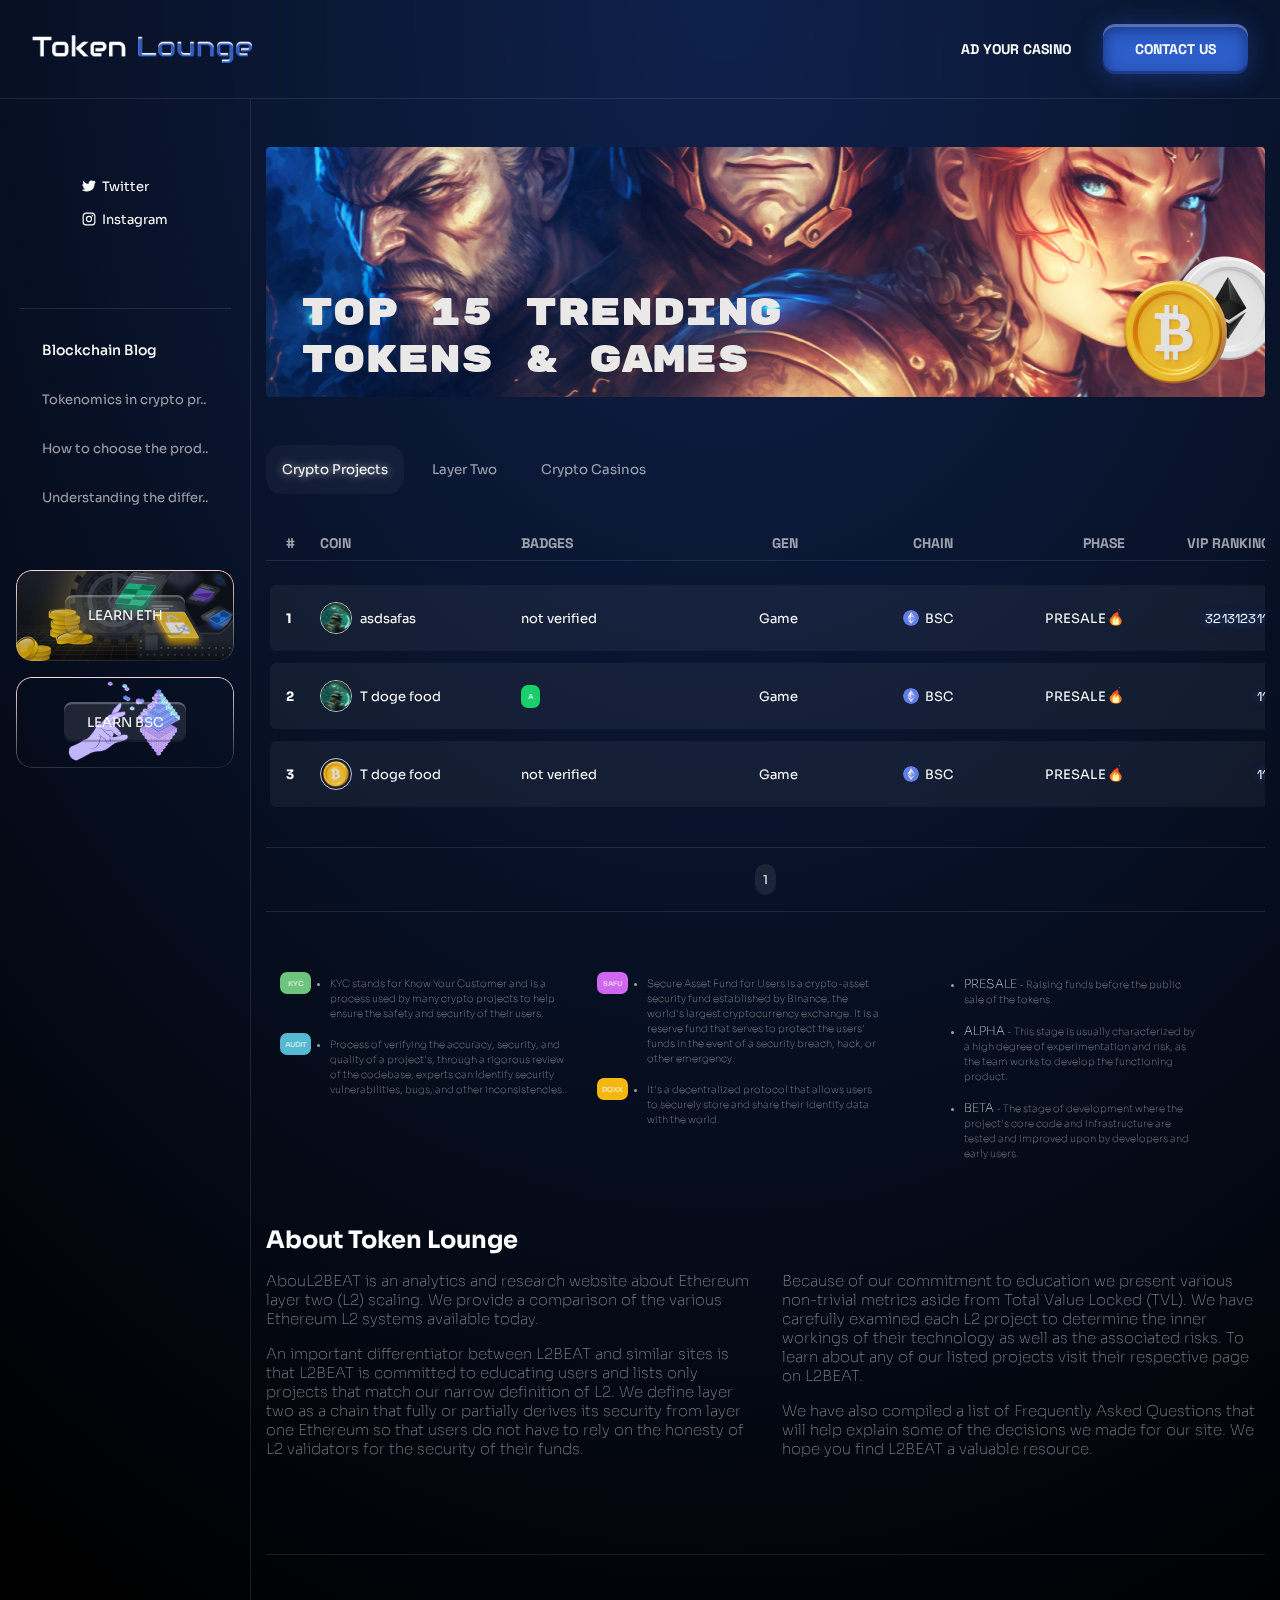
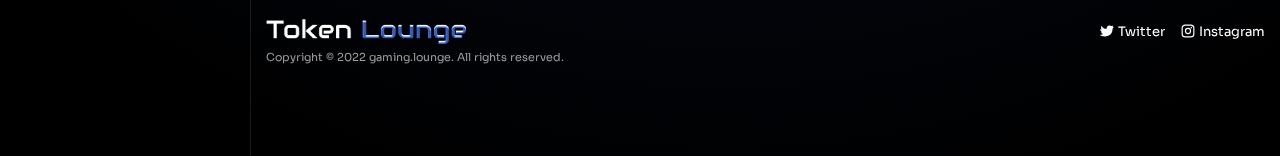
==== commit 81074beb: "xd" ====
--- a/index.html
+++ b/index.html
@@ -19,9 +19,11 @@
   </head>
   <body class="">
     <header class="header">
-      <div class="header__logo" id="logo">
-        <img src="./images/Token Lounge(1).png" />
-      </div>
+      <a href="./index.html">
+        <div class="header__logo" id="logo">
+          <img src="./images/Token Lounge(1).png" />
+        </div>
+      </a>
       <div class="header__buttons">
         <a href="https://t.me/token_lounge" target="_blank">AD YOUR CASINO</a>
         <a href="https://t.me/token_lounge" target="_blank" class="highlight"
@@ -55,11 +57,17 @@
           </ul>
         </div>
         <div class="sideNav__blog">
-          <h1>Blog</h1>
-          <ul>
-            <li>Most profitable projects</li>
-            <li>How to choose a right project</li>
-            <li>Understanding Tokenomics</li>
+          <h1>Blockchain Blog</h1>
+          <ul>
+            <a href="./TokenomicsinCryptoProjects.html"
+              ><li>Tokenomics in crypto pr..</li></a
+            >
+            <a href="./HowtoChooseTheProjecttoInvestIn.html"
+              ><li>How to choose the prod..</li></a
+            >
+            <a href="./UnderstandingtheDifferentCryptocurrencyTokenMarkets.html"
+              ><li>Understanding the differ..</li></a
+            >
             <!-- 
               <li>Best projects in 2022</li>
             <li>About pump and dump</li>
@@ -228,311 +236,11 @@
           </div>
         </section>
         <footer>
-          <div class="footer__logo">
-            <img src="./images/Token Lounge(1).png" />
-          </div>
-          <ul>
-            <a href="https://twitter.com/token_lounge" target="_blank"
-              ><li><img src="./images/twitter.svg" /> Twitter</li></a
-            >
-            <a href="https://www.bnbchain.org/en/blog/" target="_blank"
-              ><li><img src="././images/insta.svg" /> Instagram</li></a
-            >
-          </ul>
-        </footer>
-      </template>
-      <template id="page1">
-        <section class="banner__blog">
-          <div class="banner__blog__bitcoin"></div>
-          <div class="banner__blog__text"></div>
-        </section>
-        <section class="blog">
-          <div class="blog__desc">
-            Tokenomics, or token economics, are the economics of tokens in the
-            crypto world. It refers to the study of the economic impact of token
-            issuance and distribution within a given crypto project. Tokenomics
-            is a key component of a crypto project's overall success, as it can
-            have a significant impact on the network's security, scalability,
-            and sustainability. This blog will provide an overview of tokenomics
-            in crypto projects, including why tokenomics are important, what
-            factors come into play, and what trends to look for when researching
-            and investing in crypto projects.
-          </div>
-          <h1 class="blog__title">Tokenomics in Crypto Projects</h1>
-          <ul class="blog__content">
-            <li>
-              <h1>What is Tokenomics?</h1>
-              <p>
-                Tokenomics is the study of how tokens are used in a crypto
-                project and how they affect the economics of the project. It
-                includes the study of a crypto project's token supply, token
-                distribution, token incentives, token holders, and other
-                economic factors. Tokenomics is an essential component of any
-                crypto project, as it helps to determine the project's overall
-                success and potential.
-              </p>
-            </li>
-            <li>
-              <h1>Why is Tokenomics Important?</h1>
-              <p>
-                Tokenomics is important because it helps to ensure the long-term
-                sustainability of a crypto project. It helps to ensure that a
-                project has enough tokens in circulation to support its network
-                and that the tokens are distributed in a way that is beneficial
-                for the project's growth and development. Tokenomics also helps
-                to ensure that the project is secure and that token holders have
-                an incentive to hold and use the tokens.
-              </p>
-            </li>
-            <li>
-              <h1>What Factors Come Into Play?</h1>
-              <p>
-                When it comes to tokenomics, there are several factors that come
-                into play. These include the project's token supply, token
-                distribution, token incentives, token holders, and other
-                economic factors.
-              </p>
-              <p>
-                The project's token supply is important because it affects the
-                total number of tokens that are available for circulation. The
-                token distribution is important because it affects how the
-                tokens are distributed among holders and how much of the token
-                supply is held by the project team. Token incentives are
-                important because they help to encourage users to hold and use
-                the tokens. Finally, token holders are important because they
-                help to ensure a stable token supply and a secure network
-              </p>
-            </li>
-            <li>
-              <h1>Trends to Look For</h1>
-              <p>
-                When researching and investing in crypto projects, there are
-                several trends to look for. First, look for projects that have a
-                well-thought-out tokenomics plan. This plan should include a
-                detailed explanation of the project's token supply, token
-                distribution, token incentives, token holders, and other
-                economic factors. Second, look for projects that have a secure
-                and reliable token supply. Third, look for projects that have an
-                active and engaged token holder community. Finally, look for
-                projects that have a good track record of successful token
-                launches and token incentives.
-              </p>
-            </li>
-            <li>
-              <h1>Conclusion</h1>
-              <p>
-                Tokenomics is an important component of any crypto project's
-                success. It helps to ensure the project's long-term
-                sustainability and helps to ensure that the project has enough
-                tokens in circulation to support its network. When researching
-                and investing in crypto projects, it is important to look for
-                projects that have a well-thought-out tokenomics plan, a secure
-                and reliable token supply, an active and engaged token holder
-                community, and a good track record of successful token launches
-                and token incentives.
-              </p>
-            </li>
-          </ul>
-        </section>
-        <footer>
-          <div class="footer__logo">
-            <img src="./images/Token Lounge(1).png" />
-          </div>
-          <ul>
-            <a href="https://twitter.com/token_lounge" target="_blank"
-              ><li><img src="./images/twitter.svg" /> Twitter</li></a
-            >
-            <a href="https://www.bnbchain.org/en/blog/" target="_blank"
-              ><li><img src="././images/insta.svg" /> Instagram</li></a
-            >
-          </ul>
-        </footer>
-      </template>
-      <template id="page2">
-        <section class="banner__blog">
-          <div class="banner__blog__bitcoin"></div>
-          <div class="banner__blog__text"></div>
-        </section>
-        <section class="blog">
-          <div class="blog__desc">
-            As the cryptocurrency market continues to grow, more investors are
-            looking to take advantage of the opportunities it offers. Deciding
-            which project to invest in can be an overwhelming task, especially
-            if you are new to the world of crypto. Whether you're an experienced
-            investor or a novice, it's important to have a process for selecting
-            the right project to invest in.
-          </div>
-          <h1 class="blog__title">How to Choose The Project to Invest In?</h1>
-
-          <ol>
-            <h2>
-              Here are some tips to help you choose the best crypto project to
-              invest in.
-            </h2>
-            <li>
-              Research the project and the team behind it: Before investing in
-              any project, it's important to do your due diligence. Make sure
-              you understand the project and the team behind it. Research the
-              team's experience and background and read up on the project's
-              roadmap and technology. It's also important to understand the
-              project's token economics and how it will benefit from the
-              project's success. Diversify your investments: Don't put all your
-              eggs in one basket.
-            </li>
-
-            <li>
-              Look at the project's track record: Look at the project's past
-              successes and failures. Has the project been able to achieve its
-              goals in the past? Have the project's developers been able to
-              deliver on their promises? If the project has a long track record
-              of success, then it's likely a good project to invest in.
-            </li>
-            <li>
-              Analyze the project's potential: Once you've done your research,
-              take a look at the project's potential. What makes this project
-              different and why should you invest in it? What's the project's
-              competitive advantage over other projects? Is it a valid use case
-              for the technology?
-            </li>
-            <li>
-              Monitor the project's progress: Once you've decided to invest in a
-              project, it's important to monitor its progress. Look for any
-              updates on the project's development, such as new features,
-              partnerships, or any other news. This will help you stay informed
-              on the progress of the project and make sure you're making a sound
-              investment.
-            </li>
-            <li>
-              Diversifying your investments is an important part of investing in
-              crypto projects. Spread your investments across multiple projects
-              to reduce the risk of any one project failing.
-            </li>
-            <p>
-              Choosing the right project to invest in can be a daunting task.
-              But by following these tips, you can make an informed decision and
-              increase your chances of success. At Crypto Listing, we provide a
-              comprehensive list of the latest crypto projects, games, and
-              tokens, so you can easily find the project that's right for you.
-              With our in-depth analysis and research, you can rest assured that
-              you'll make the right investment decision.
-            </p>
-          </ol>
-        </section>
-        <footer>
-          <div class="footer__logo">
-            <img src="./images/Token Lounge(1).png" />
-          </div>
-          <ul>
-            <a href="https://twitter.com/token_lounge" target="_blank"
-              ><li><img src="./images/twitter.svg" /> Twitter</li></a
-            >
-            <a href="https://www.bnbchain.org/en/blog/" target="_blank"
-              ><li><img src="././images/insta.svg" /> Instagram</li></a
-            >
-          </ul>
-        </footer>
-      </template>
-      <template id="page3">
-        <section class="banner__blog">
-          <div class="banner__blog__bitcoin"></div>
-          <div class="banner__blog__text"></div>
-        </section>
-        <section class="blog">
-          <div class="blog__desc">
-            Cryptocurrency tokens are digital assets that can be used as a store
-            of value, medium of exchange, and unit of account. They are created
-            on the blockchain and are used to represent a variety of different
-            assets, including tokens for games, collectibles, and other digital
-            assets.
-          </div>
-          <h1 class="blog__title">
-            Understanding the Different Cryptocurrency Token Markets
-          </h1>
-          <p>
-            The cryptocurrency token market is constantly evolving, with new
-            projects launching every day. With the increasing popularity of
-            cryptocurrency, understanding the different types of tokens and the
-            markets they represent can be an overwhelming task. In this blog,
-            we’ll explore the different types of cryptocurrency token markets,
-            the advantages and disadvantages of each, and the best ways to
-            invest in them.
-          </p>
-          <p>
-            Security Tokens Security tokens are cryptocurrency tokens that
-            represent a share in a company, project, or asset. They offer
-            investors the ability to invest in a variety of traditional and
-            alternative assets, such as stocks, real estate, and art.
-          </p>
-          <ul class="blog__indent">
-            <li>
-              <span>Security Tokens</span> - Security tokens are cryptocurrency
-              tokens that represent a share in a company, project, or asset.
-              They offer investors the ability to invest in a variety of
-              traditional and alternative assets, such as stocks, real estate,
-              and art.
-            </li>
-            <li>
-              <span>Utility Tokens</span> - Utility tokens are cryptocurrency
-              tokens that offer access to a product or service. They can be used
-              to pay for goods and services, receive discounts, or gain access
-              to exclusive features. Utility tokens are typically used in the
-              context of a specific application or platform, such as a gaming
-              platform or marketplace.
-            </li>
-          </ul>
-          <p>
-            Unlike security tokens, utility tokens are not subject to the same
-            regulatory oversight and are not designed to provide investors with
-            a return on investment.
-          </p>
-          <ul class="blog__indent">
-            <li>
-              <span>Asset-Backed Tokens Asset</span> - backed tokens are
-              cryptocurrency tokens that are backed by a physical asset, such as
-              gold or real estate. These tokens can be used to represent the
-              ownership of a particular asset, allowing investors to trade and
-              invest in an asset without having to physically own it.
-            </li>
-            <li>
-              <span>Stablecoins</span> - stablecoins are cryptocurrency tokens
-              designed to maintain a stable price. They are typically backed by
-              a reserve asset, such as gold or a fiat currency, and are designed
-              to minimize volatility and provide investors with a safe haven
-              from the volatility of the cryptocurrency markets.
-            </li>
-          </ul>
-          <p>
-            Stablecoins are a popular investment option, as they provide
-            investors with a way to preserve their capital while still
-            participating in the cryptocurrency markets.
-          </p>
-        </section>
-        <section class="blog__conclusion">
-          <h1>Conclusion</h1>
-          <p>
-            Cryptocurrency token markets are a rapidly evolving asset class,
-            with new projects launching every day. Understanding the different
-            types of tokens and their associated markets is essential for
-            investors looking to invest in the cryptocurrency space.
-          </p>
-          <p>
-            Security tokens, utility tokens, asset-backed tokens, and
-            stablecoins are the four most common types of cryptocurrency tokens.
-            Each type of token offers its own advantages and disadvantages, and
-            it’s important for investors to understand the associated risks
-            before investing.
-          </p>
-          <p>
-            By familiarizing yourself with the different token markets, you can
-            make informed decisions about which tokens to invest in and which
-            ones to avoid. With the right strategy, investing in cryptocurrency
-            tokens can be a profitable venture.
-          </p>
-        </section>
-        <footer>
-          <div class="footer__logo">
-            <img src="./images/Token Lounge(1).png" />
-          </div>
+          <a href="./index.html">
+            <div class="footer__logo">
+              <img src="./images/Token Lounge(1).png" />
+            </div>
+          </a>
           <ul>
             <a href="https://twitter.com/token_lounge" target="_blank"
               ><li><img src="./images/twitter.svg" /> Twitter</li></a
--- a/components/index.css
+++ b/components/index.css
@@ -7,6 +7,13 @@
   box-sizing: border-box;
   font-family: "Sora", sans-serif;
   color: inherit;
+}
+a {
+  text-decoration: none;
+  color: inherit;
+}
+a:focus {
+  text-decoration: none;
 }
 button {
   background: none;
--- a/components/sideNav.css
+++ b/components/sideNav.css
@@ -78,10 +78,10 @@
   gap: 2rem;
   color: var(--text-white);
 }
-.sideNav__blog > ul > li {
+.sideNav__blog > ul li {
   transition: 200ms all;
 }
-.sideNav__blog > ul > li:hover {
+.sideNav__blog > ul li:hover {
   color: #ffffff;
   text-shadow: 0px 0px 8px rgba(255, 255, 255, 0.8);
   cursor: pointer;
